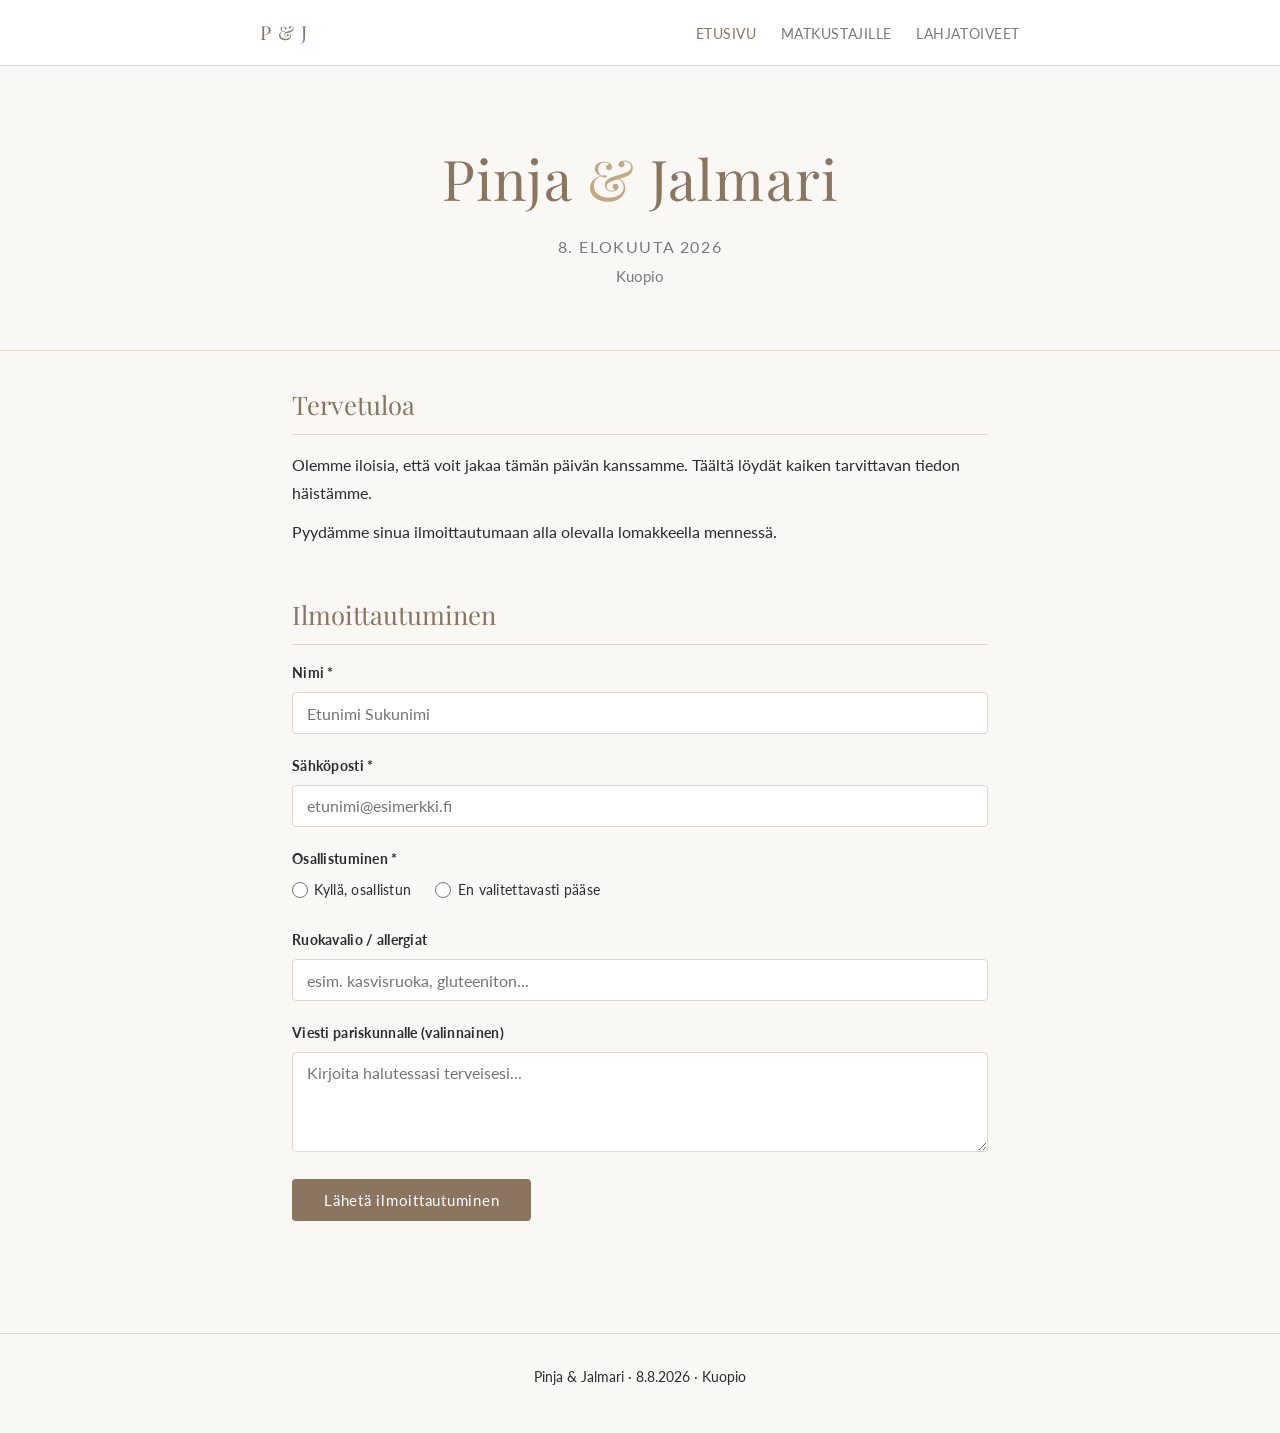
==== index.html @ 9185ec17 "Initial commit: wedding site structure" ====
<!DOCTYPE html>
<html lang="fi">
  <head>
    <meta charset="UTF-8" />
    <meta name="viewport" content="width=device-width, initial-scale=1.0" />
    <title>Pinja &amp; Jalmari — 8.8.2026</title>
    <meta name="robots" content="noindex, nofollow" />
    <link rel="preconnect" href="https://fonts.googleapis.com" />
    <link rel="preconnect" href="https://fonts.gstatic.com" crossorigin />
    <link
      href="https://fonts.googleapis.com/css2?family=Playfair+Display:ital,wght@0,400;0,600;1,400&family=Lato:wght@400;700&display=swap"
      rel="stylesheet"
    />
    <link rel="stylesheet" href="css/style.css" />
  </head>
  <body>
    <nav>
      <div class="nav-inner">
        <a href="index.html" class="nav-brand">P &amp; J</a>
        <ul class="nav-links">
          <li><a href="index.html" class="active">Etusivu</a></li>
          <li><a href="travel.html">Matkustajille</a></li>
          <li><a href="gifts.html">Lahjatoiveet</a></li>
        </ul>
      </div>
    </nav>

    <header class="hero">
      <h1 class="hero-names">
        Pinja <span class="hero-ampersand">&amp;</span> Jalmari
      </h1>
      <p class="hero-date">8. elokuuta 2026</p>
      <p class="hero-location">Kuopio</p>
    </header>

    <main>
      <!-- Welcome section -->
      <section id="welcome">
        <h2>Tervetuloa</h2>
        <p>
          Olemme iloisia, että voit jakaa tämän päivän kanssamme.
          Täältä löydät kaiken tarvittavan tiedon häistämme.
        </p>
        <p>
          Pyydämme sinua ilmoittautumaan alla olevalla lomakkeella
          <strong><!-- lisää päivämäärä --></strong> mennessä.
        </p>
      </section>

      <!-- RSVP section -->
      <section id="rsvp">
        <h2>Ilmoittautuminen</h2>

        <form id="rsvp-form" novalidate>
          <div class="form-group">
            <label for="name">Nimi *</label>
            <input
              type="text"
              id="name"
              name="name"
              required
              autocomplete="name"
              placeholder="Etunimi Sukunimi"
            />
          </div>

          <div class="form-group">
            <label for="email">Sähköposti *</label>
            <input
              type="email"
              id="email"
              name="email"
              required
              autocomplete="email"
              placeholder="etunimi@esimerkki.fi"
            />
          </div>

          <div class="form-group">
            <label>Osallistuminen *</label>
            <div class="radio-group">
              <label>
                <input type="radio" name="attendance" value="Kyllä, osallistun" required />
                Kyllä, osallistun
              </label>
              <label>
                <input type="radio" name="attendance" value="En valitettavasti pääse" />
                En valitettavasti pääse
              </label>
            </div>
          </div>

          <div class="form-group">
            <label for="dietary">Ruokavalio / allergiat</label>
            <input
              type="text"
              id="dietary"
              name="dietary"
              placeholder="esim. kasvisruoka, gluteeniton..."
            />
          </div>

          <div class="form-group">
            <label for="message">Viesti pariskunnalle (valinnainen)</label>
            <textarea
              id="message"
              name="message"
              placeholder="Kirjoita halutessasi terveisesi..."
            ></textarea>
          </div>

          <button type="submit" class="btn">Lähetä ilmoittautuminen</button>
        </form>

        <div id="form-status" class="form-status" role="alert"></div>
      </section>
    </main>

    <footer>
      <p>Pinja &amp; Jalmari &middot; 8.8.2026 &middot; Kuopio</p>
    </footer>

    <script src="js/main.js"></script>
  </body>
</html>
---- css/style.css ----
/* =========================================
   CSS Custom Properties — easy to restyle
   when the card's visual identity is set
   ========================================= */
:root {
  --color-primary: #8a7560;
  --color-accent: #c4a882;
  --color-bg: #faf8f5;
  --color-surface: #ffffff;
  --color-text: #2c2c2c;
  --color-text-muted: #7a7a7a;
  --color-border: #e0d8cf;

  --font-heading: 'Playfair Display', serif;
  --font-body: 'Lato', sans-serif;

  --max-width: 760px;
  --border-radius: 4px;
  --spacing: 2rem;
}

/* =========================================
   Reset & Base
   ========================================= */
*, *::before, *::after {
  box-sizing: border-box;
  margin: 0;
  padding: 0;
}

html {
  font-size: 16px;
  scroll-behavior: smooth;
}

body {
  background-color: var(--color-bg);
  color: var(--color-text);
  font-family: var(--font-body);
  line-height: 1.7;
}

img {
  max-width: 100%;
}

/* =========================================
   Navigation
   ========================================= */
nav {
  background-color: var(--color-surface);
  border-bottom: 1px solid var(--color-border);
  padding: 1rem var(--spacing);
}

.nav-inner {
  max-width: var(--max-width);
  margin: 0 auto;
  display: flex;
  justify-content: space-between;
  align-items: center;
  flex-wrap: wrap;
  gap: 0.75rem;
}

.nav-brand {
  font-family: var(--font-heading);
  font-size: 1.2rem;
  color: var(--color-primary);
  text-decoration: none;
  letter-spacing: 0.05em;
}

.nav-links {
  list-style: none;
  display: flex;
  gap: 1.5rem;
}

.nav-links a {
  color: var(--color-text-muted);
  text-decoration: none;
  font-size: 0.9rem;
  letter-spacing: 0.04em;
  text-transform: uppercase;
  transition: color 0.2s;
}

.nav-links a:hover,
.nav-links a.active {
  color: var(--color-primary);
}

/* =========================================
   Hero
   ========================================= */
.hero {
  text-align: center;
  padding: 4rem var(--spacing) 3rem;
  border-bottom: 1px solid var(--color-border);
}

.hero-names {
  font-family: var(--font-heading);
  font-size: clamp(2.2rem, 6vw, 3.5rem);
  color: var(--color-primary);
  font-weight: 400;
  letter-spacing: 0.02em;
  margin-bottom: 0.5rem;
}

.hero-ampersand {
  color: var(--color-accent);
}

.hero-date {
  font-size: 1rem;
  color: var(--color-text-muted);
  letter-spacing: 0.1em;
  text-transform: uppercase;
  margin-bottom: 0.25rem;
}

.hero-location {
  font-size: 0.95rem;
  color: var(--color-text-muted);
}

/* =========================================
   Main content
   ========================================= */
main {
  max-width: var(--max-width);
  margin: 0 auto;
  padding: var(--spacing);
}

section {
  margin-bottom: 3rem;
}

h2 {
  font-family: var(--font-heading);
  font-size: 1.6rem;
  font-weight: 400;
  color: var(--color-primary);
  margin-bottom: 1rem;
  padding-bottom: 0.5rem;
  border-bottom: 1px solid var(--color-border);
}

h3 {
  font-family: var(--font-heading);
  font-size: 1.15rem;
  font-weight: 400;
  color: var(--color-text);
  margin-bottom: 0.5rem;
  margin-top: 1.25rem;
}

p {
  margin-bottom: 0.75rem;
  color: var(--color-text);
}

/* =========================================
   RSVP Form
   ========================================= */
.form-group {
  margin-bottom: 1.25rem;
}

label {
  display: block;
  font-size: 0.9rem;
  font-weight: 700;
  margin-bottom: 0.4rem;
  color: var(--color-text);
  letter-spacing: 0.02em;
}

input[type="text"],
input[type="email"],
textarea,
select {
  width: 100%;
  padding: 0.65rem 0.85rem;
  border: 1px solid var(--color-border);
  border-radius: var(--border-radius);
  background: var(--color-surface);
  font-family: var(--font-body);
  font-size: 1rem;
  color: var(--color-text);
  transition: border-color 0.2s;
}

input[type="text"]:focus,
input[type="email"]:focus,
textarea:focus,
select:focus {
  outline: none;
  border-color: var(--color-accent);
}

textarea {
  resize: vertical;
  min-height: 100px;
}

.radio-group {
  display: flex;
  gap: 1.5rem;
  margin-top: 0.25rem;
}

.radio-group label {
  display: flex;
  align-items: center;
  gap: 0.4rem;
  font-weight: 400;
  cursor: pointer;
}

.radio-group input[type="radio"] {
  accent-color: var(--color-primary);
  width: 1rem;
  height: 1rem;
}

.btn {
  display: inline-block;
  padding: 0.75rem 2rem;
  background-color: var(--color-primary);
  color: #fff;
  border: none;
  border-radius: var(--border-radius);
  font-family: var(--font-body);
  font-size: 0.95rem;
  letter-spacing: 0.05em;
  cursor: pointer;
  transition: background-color 0.2s;
}

.btn:hover {
  background-color: var(--color-accent);
}

.btn:disabled {
  opacity: 0.6;
  cursor: not-allowed;
}

/* Form status messages */
.form-status {
  margin-top: 1rem;
  padding: 0.75rem 1rem;
  border-radius: var(--border-radius);
  font-size: 0.95rem;
  display: none;
}

.form-status.success {
  background-color: #edf7ed;
  color: #2e6b30;
  border: 1px solid #b5dfb6;
  display: block;
}

.form-status.error {
  background-color: #fdecea;
  color: #7d1f1f;
  border: 1px solid #f5b8b5;
  display: block;
}

/* =========================================
   Info cards (travel page)
   ========================================= */
.card {
  background: var(--color-surface);
  border: 1px solid var(--color-border);
  border-radius: var(--border-radius);
  padding: 1.25rem 1.5rem;
  margin-bottom: 1rem;
}

.card p:last-child {
  margin-bottom: 0;
}

/* =========================================
   Footer
   ========================================= */
footer {
  text-align: center;
  padding: 2rem var(--spacing);
  font-size: 0.85rem;
  color: var(--color-text-muted);
  border-top: 1px solid var(--color-border);
  margin-top: 2rem;
}

/* =========================================
   Responsive
   ========================================= */
@media (max-width: 600px) {
  .nav-inner {
    flex-direction: column;
    align-items: flex-start;
  }

  .nav-links {
    gap: 1rem;
  }

  .radio-group {
    flex-direction: column;
    gap: 0.75rem;
  }
}
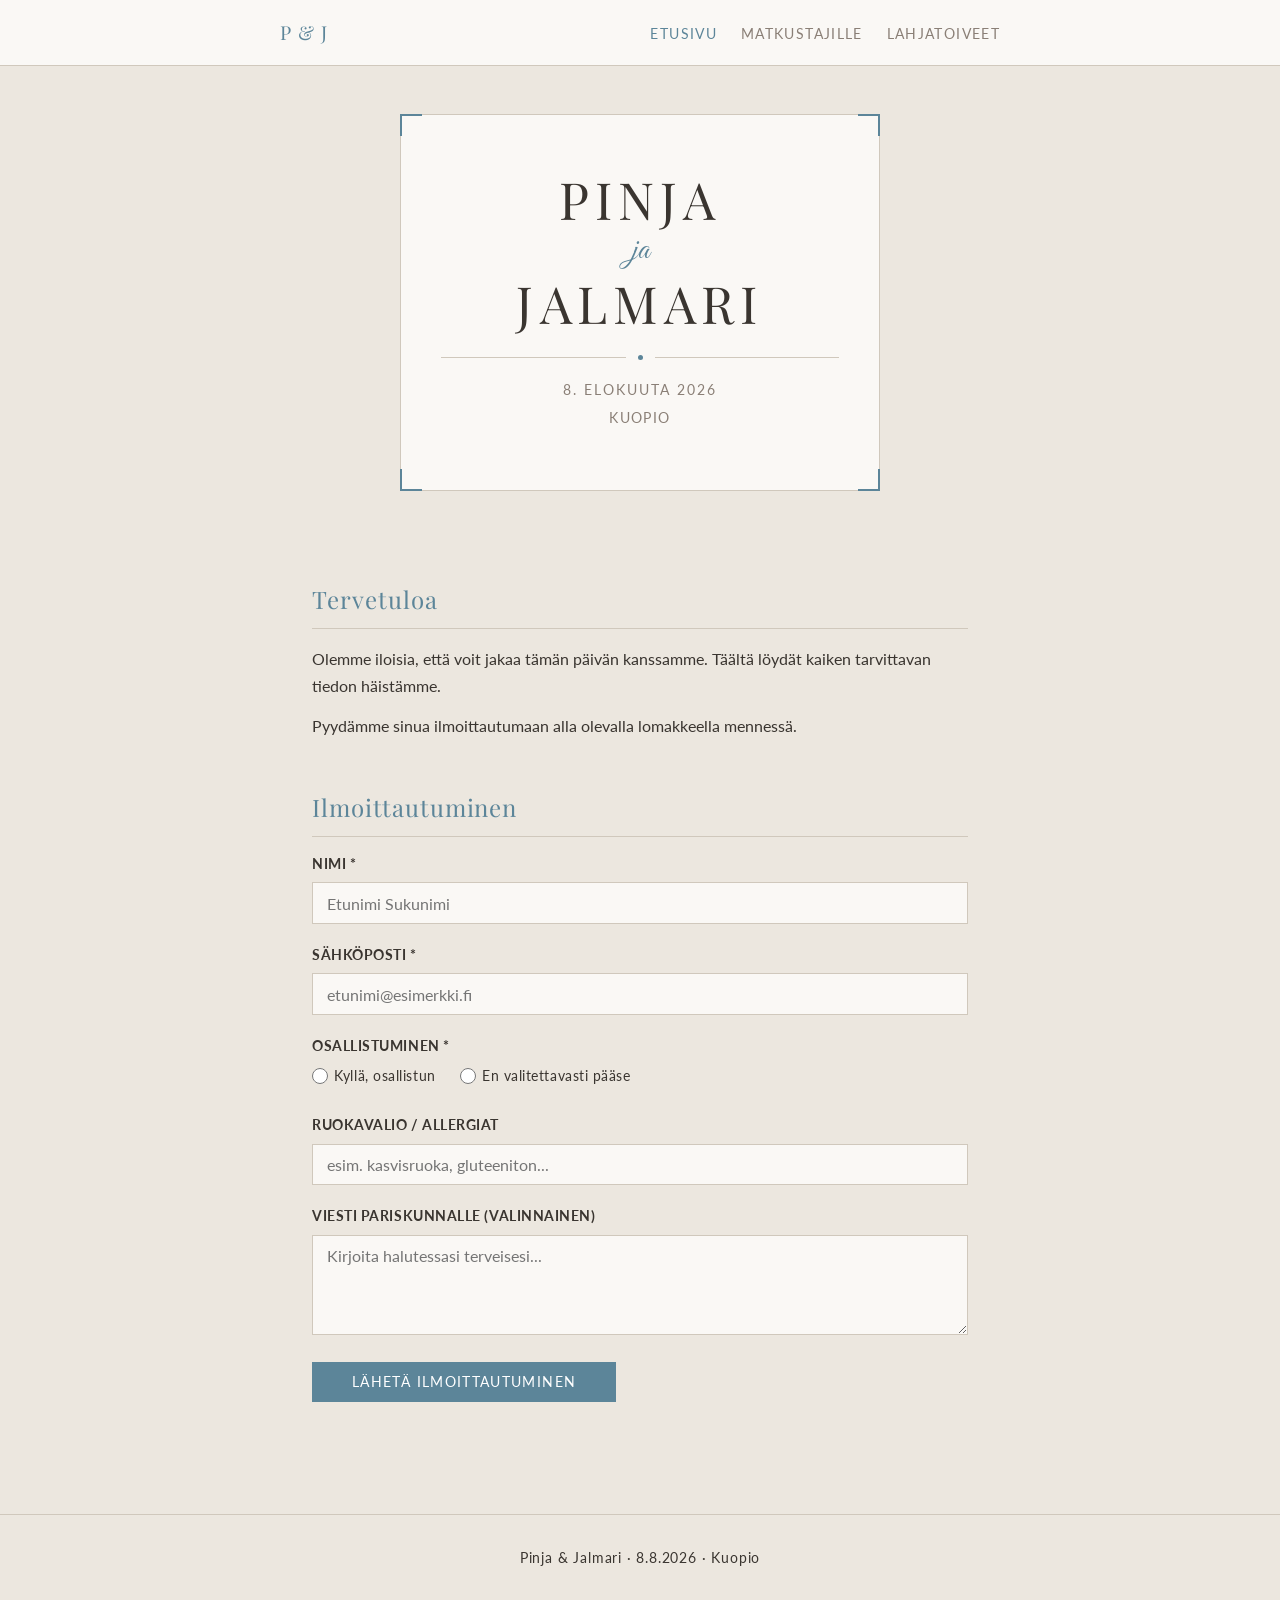
==== commit f3f32b9c: "Redesign: beige/blue palette, invitation card style hero with corner brackets" ====
--- a/index.html
+++ b/index.html
@@ -8,7 +8,7 @@
     <link rel="preconnect" href="https://fonts.googleapis.com" />
     <link rel="preconnect" href="https://fonts.gstatic.com" crossorigin />
     <link
-      href="https://fonts.googleapis.com/css2?family=Playfair+Display:ital,wght@0,400;0,600;1,400&family=Lato:wght@400;700&display=swap"
+      href="https://fonts.googleapis.com/css2?family=Playfair+Display:ital,wght@0,400;0,600;1,400&family=Lato:wght@400;700&family=Great+Vibes&display=swap"
       rel="stylesheet"
     />
     <link rel="stylesheet" href="css/style.css" />
@@ -26,11 +26,20 @@
     </nav>
 
     <header class="hero">
-      <h1 class="hero-names">
-        Pinja <span class="hero-ampersand">&amp;</span> Jalmari
-      </h1>
-      <p class="hero-date">8. elokuuta 2026</p>
-      <p class="hero-location">Kuopio</p>
+      <div class="invite-frame">
+        <span class="corner corner-tl"></span>
+        <span class="corner corner-tr"></span>
+        <span class="corner corner-bl"></span>
+        <span class="corner corner-br"></span>
+        <h1 class="hero-names">
+          <span class="hero-name">Pinja</span>
+          <span class="hero-and">ja</span>
+          <span class="hero-name">Jalmari</span>
+        </h1>
+        <div class="hero-divider"><span class="hero-divider-dot"></span></div>
+        <p class="hero-date">8. elokuuta 2026</p>
+        <p class="hero-location">Kuopio</p>
+      </div>
     </header>
 
     <main>
--- a/css/style.css
+++ b/css/style.css
@@ -1,21 +1,21 @@
 /* =========================================
-   CSS Custom Properties — easy to restyle
-   when the card's visual identity is set
+   CSS Custom Properties
    ========================================= */
 :root {
-  --color-primary: #8a7560;
-  --color-accent: #c4a882;
-  --color-bg: #faf8f5;
-  --color-surface: #ffffff;
-  --color-text: #2c2c2c;
-  --color-text-muted: #7a7a7a;
-  --color-border: #e0d8cf;
+  --color-primary: #5c8599;
+  --color-accent: #9ec0d0;
+  --color-warm: #c8b8a8;
+  --color-bg: #ece7df;
+  --color-surface: #faf8f5;
+  --color-text: #3a3530;
+  --color-text-muted: #8a7f76;
+  --color-border: #d0c8bc;
 
   --font-heading: 'Playfair Display', serif;
+  --font-script: 'Great Vibes', cursive;
   --font-body: 'Lato', sans-serif;
 
-  --max-width: 760px;
-  --border-radius: 4px;
+  --max-width: 720px;
   --spacing: 2rem;
 }
 
@@ -80,8 +80,8 @@
 .nav-links a {
   color: var(--color-text-muted);
   text-decoration: none;
-  font-size: 0.9rem;
-  letter-spacing: 0.04em;
+  font-size: 0.85rem;
+  letter-spacing: 0.1em;
   text-transform: uppercase;
   transition: color 0.2s;
 }
@@ -92,38 +92,113 @@
 }
 
 /* =========================================
-   Hero
+   Hero — invitation card style
    ========================================= */
 .hero {
+  padding: 3rem var(--spacing) 3.5rem;
   text-align: center;
-  padding: 4rem var(--spacing) 3rem;
-  border-bottom: 1px solid var(--color-border);
-}
+}
+
+.invite-frame {
+  position: relative;
+  max-width: 480px;
+  margin: 0 auto;
+  padding: 3.5rem 2.5rem 3rem;
+  background: var(--color-surface);
+  border: 1px solid var(--color-border);
+}
+
+/* Corner brackets */
+.corner {
+  position: absolute;
+  width: 22px;
+  height: 22px;
+}
+.corner-tl { top: -1px;  left: -1px;  border-top:    2px solid var(--color-primary); border-left:  2px solid var(--color-primary); }
+.corner-tr { top: -1px;  right: -1px; border-top:    2px solid var(--color-primary); border-right: 2px solid var(--color-primary); }
+.corner-bl { bottom: -1px; left: -1px;  border-bottom: 2px solid var(--color-primary); border-left:  2px solid var(--color-primary); }
+.corner-br { bottom: -1px; right: -1px; border-bottom: 2px solid var(--color-primary); border-right: 2px solid var(--color-primary); }
 
 .hero-names {
   font-family: var(--font-heading);
-  font-size: clamp(2.2rem, 6vw, 3.5rem);
+  font-weight: 400;
+  color: var(--color-text);
+  display: flex;
+  flex-direction: column;
+  align-items: center;
+  gap: 0.1rem;
+  margin-bottom: 1.5rem;
+}
+
+.hero-name {
+  font-size: clamp(2rem, 7vw, 3.2rem);
+  letter-spacing: 0.12em;
+  text-transform: uppercase;
+  line-height: 1.1;
+}
+
+.hero-and {
+  font-family: var(--font-script);
+  font-size: clamp(1.4rem, 4vw, 2rem);
   color: var(--color-primary);
   font-weight: 400;
-  letter-spacing: 0.02em;
-  margin-bottom: 0.5rem;
-}
-
-.hero-ampersand {
-  color: var(--color-accent);
+  line-height: 1.4;
+}
+
+.hero-divider {
+  display: flex;
+  align-items: center;
+  gap: 0.75rem;
+  margin-bottom: 1.2rem;
+}
+
+.hero-divider::before,
+.hero-divider::after {
+  content: '';
+  flex: 1;
+  height: 1px;
+  background: var(--color-border);
+}
+
+.hero-divider-dot {
+  width: 5px;
+  height: 5px;
+  border-radius: 50%;
+  background: var(--color-primary);
+  flex-shrink: 0;
 }
 
 .hero-date {
-  font-size: 1rem;
+  font-size: 0.85rem;
+  color: var(--color-text-muted);
+  letter-spacing: 0.15em;
+  text-transform: uppercase;
+  margin-bottom: 0.3rem;
+}
+
+.hero-location {
+  font-size: 0.85rem;
   color: var(--color-text-muted);
   letter-spacing: 0.1em;
   text-transform: uppercase;
-  margin-bottom: 0.25rem;
-}
-
-.hero-location {
-  font-size: 0.95rem;
+}
+
+/* Subpage hero (title only) */
+.hero-title {
+  font-family: var(--font-heading);
+  font-size: clamp(1.6rem, 5vw, 2.4rem);
+  font-weight: 400;
+  letter-spacing: 0.12em;
+  text-transform: uppercase;
+  color: var(--color-text);
+  margin-bottom: 0.5rem;
+}
+
+.hero-subtitle {
+  font-size: 0.85rem;
   color: var(--color-text-muted);
+  letter-spacing: 0.1em;
+  text-transform: uppercase;
 }
 
 /* =========================================
@@ -141,17 +216,18 @@
 
 h2 {
   font-family: var(--font-heading);
-  font-size: 1.6rem;
+  font-size: 1.5rem;
   font-weight: 400;
   color: var(--color-primary);
   margin-bottom: 1rem;
   padding-bottom: 0.5rem;
   border-bottom: 1px solid var(--color-border);
+  letter-spacing: 0.04em;
 }
 
 h3 {
   font-family: var(--font-heading);
-  font-size: 1.15rem;
+  font-size: 1.1rem;
   font-weight: 400;
   color: var(--color-text);
   margin-bottom: 0.5rem;
@@ -172,11 +248,12 @@
 
 label {
   display: block;
-  font-size: 0.9rem;
+  font-size: 0.85rem;
   font-weight: 700;
   margin-bottom: 0.4rem;
   color: var(--color-text);
-  letter-spacing: 0.02em;
+  letter-spacing: 0.04em;
+  text-transform: uppercase;
 }
 
 input[type="text"],
@@ -186,7 +263,7 @@
   width: 100%;
   padding: 0.65rem 0.85rem;
   border: 1px solid var(--color-border);
-  border-radius: var(--border-radius);
+  border-radius: 0;
   background: var(--color-surface);
   font-family: var(--font-body);
   font-size: 1rem;
@@ -199,7 +276,7 @@
 textarea:focus,
 select:focus {
   outline: none;
-  border-color: var(--color-accent);
+  border-color: var(--color-primary);
 }
 
 textarea {
@@ -218,6 +295,7 @@
   align-items: center;
   gap: 0.4rem;
   font-weight: 400;
+  text-transform: none;
   cursor: pointer;
 }
 
@@ -229,14 +307,14 @@
 
 .btn {
   display: inline-block;
-  padding: 0.75rem 2rem;
+  padding: 0.75rem 2.5rem;
   background-color: var(--color-primary);
   color: #fff;
   border: none;
-  border-radius: var(--border-radius);
   font-family: var(--font-body);
-  font-size: 0.95rem;
-  letter-spacing: 0.05em;
+  font-size: 0.85rem;
+  letter-spacing: 0.1em;
+  text-transform: uppercase;
   cursor: pointer;
   transition: background-color 0.2s;
 }
@@ -250,11 +328,9 @@
   cursor: not-allowed;
 }
 
-/* Form status messages */
 .form-status {
   margin-top: 1rem;
   padding: 0.75rem 1rem;
-  border-radius: var(--border-radius);
   font-size: 0.95rem;
   display: none;
 }
@@ -274,12 +350,11 @@
 }
 
 /* =========================================
-   Info cards (travel page)
+   Info cards
    ========================================= */
 .card {
   background: var(--color-surface);
   border: 1px solid var(--color-border);
-  border-radius: var(--border-radius);
   padding: 1.25rem 1.5rem;
   margin-bottom: 1rem;
 }
@@ -296,6 +371,7 @@
   padding: 2rem var(--spacing);
   font-size: 0.85rem;
   color: var(--color-text-muted);
+  letter-spacing: 0.06em;
   border-top: 1px solid var(--color-border);
   margin-top: 2rem;
 }
@@ -313,6 +389,10 @@
     gap: 1rem;
   }
 
+  .invite-frame {
+    padding: 2.5rem 1.5rem 2rem;
+  }
+
   .radio-group {
     flex-direction: column;
     gap: 0.75rem;
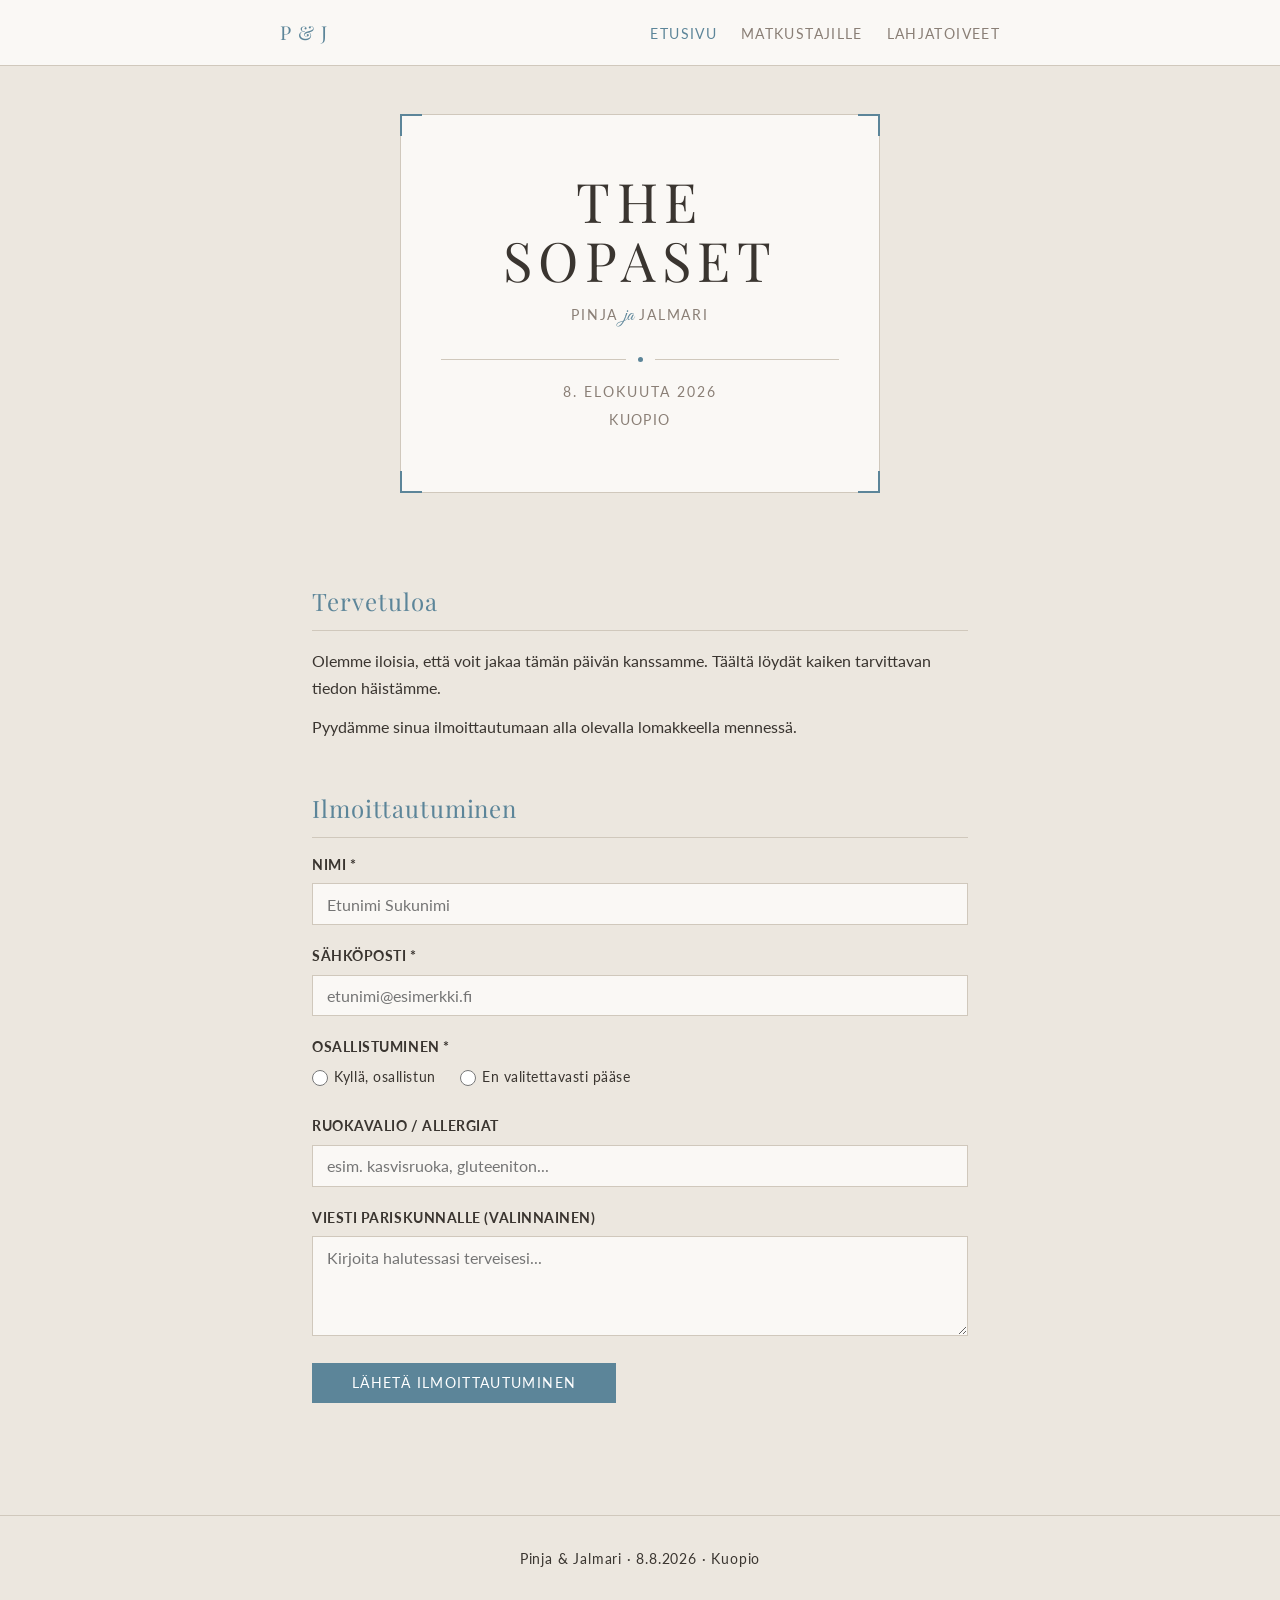
==== commit f54dbdc6: "Hero: The Sopaset as main title, Pinja ja Jalmari subtler below" ====
--- a/index.html
+++ b/index.html
@@ -31,11 +31,8 @@
         <span class="corner corner-tr"></span>
         <span class="corner corner-bl"></span>
         <span class="corner corner-br"></span>
-        <h1 class="hero-names">
-          <span class="hero-name">Pinja</span>
-          <span class="hero-and">ja</span>
-          <span class="hero-name">Jalmari</span>
-        </h1>
+        <h1 class="hero-main-title">The Sopaset</h1>
+        <p class="hero-names-sub">Pinja <span class="hero-and-sep">ja</span> Jalmari</p>
         <div class="hero-divider"><span class="hero-divider-dot"></span></div>
         <p class="hero-date">8. elokuuta 2026</p>
         <p class="hero-location">Kuopio</p>
--- a/css/style.css
+++ b/css/style.css
@@ -119,30 +119,33 @@
 .corner-bl { bottom: -1px; left: -1px;  border-bottom: 2px solid var(--color-primary); border-left:  2px solid var(--color-primary); }
 .corner-br { bottom: -1px; right: -1px; border-bottom: 2px solid var(--color-primary); border-right: 2px solid var(--color-primary); }
 
-.hero-names {
+.hero-main-title {
   font-family: var(--font-heading);
+  font-size: clamp(2.2rem, 7vw, 3.4rem);
   font-weight: 400;
-  color: var(--color-text);
-  display: flex;
-  flex-direction: column;
-  align-items: center;
-  gap: 0.1rem;
+  letter-spacing: 0.12em;
+  text-transform: uppercase;
+  color: var(--color-text);
+  line-height: 1.1;
+  margin-bottom: 0.6rem;
+}
+
+.hero-names-sub {
+  font-family: var(--font-body);
+  font-size: 0.9rem;
+  letter-spacing: 0.12em;
+  text-transform: uppercase;
+  color: var(--color-text-muted);
   margin-bottom: 1.5rem;
 }
 
-.hero-name {
-  font-size: clamp(2rem, 7vw, 3.2rem);
-  letter-spacing: 0.12em;
-  text-transform: uppercase;
-  line-height: 1.1;
-}
-
-.hero-and {
+.hero-and-sep {
   font-family: var(--font-script);
-  font-size: clamp(1.4rem, 4vw, 2rem);
+  font-size: 1.2rem;
+  letter-spacing: 0;
+  text-transform: none;
   color: var(--color-primary);
-  font-weight: 400;
-  line-height: 1.4;
+  vertical-align: middle;
 }
 
 .hero-divider {
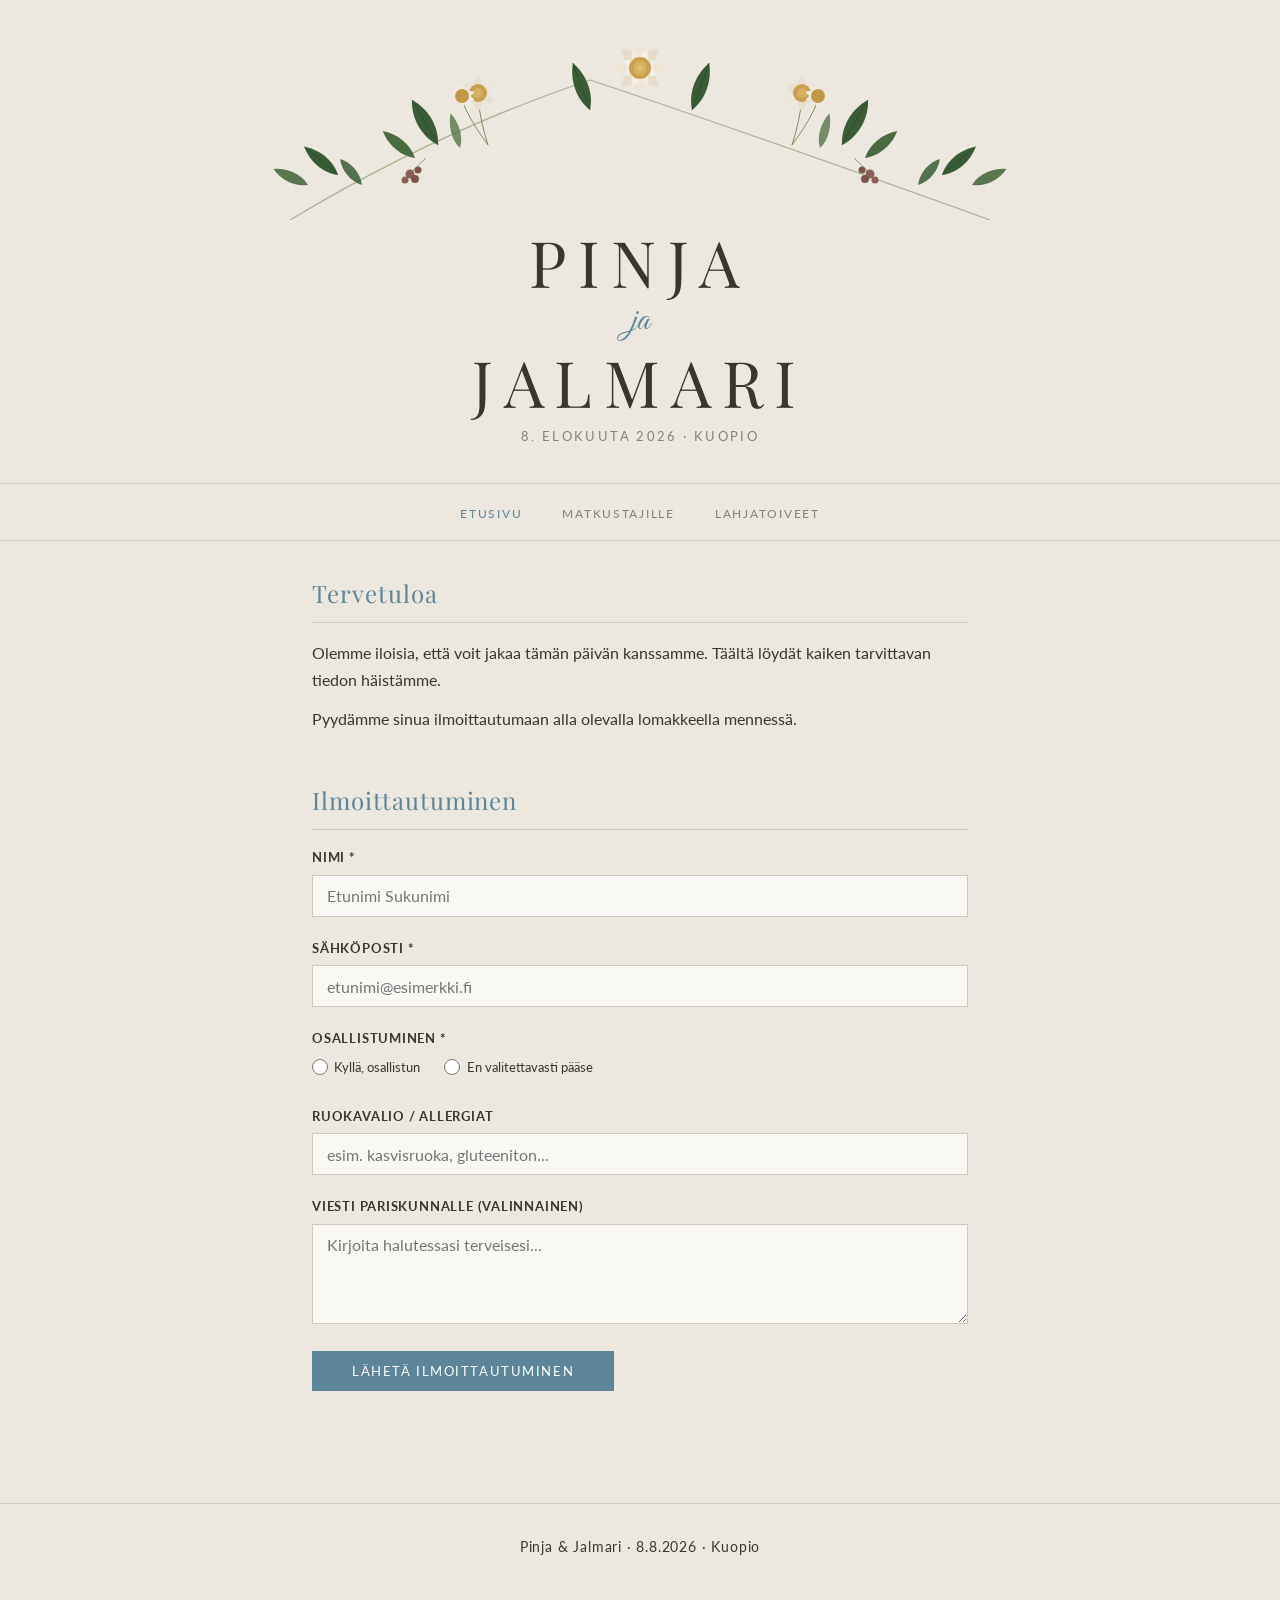
==== commit cfc25295: "Redesign: floral header, names centered, nav below hero" ====
--- a/index.html
+++ b/index.html
@@ -14,9 +14,21 @@
     <link rel="stylesheet" href="css/style.css" />
   </head>
   <body>
+
+    <header class="site-header">
+      <div class="floral-top">
+        <img src="img/floral-header.svg" alt="" aria-hidden="true" />
+      </div>
+      <div class="hero-names">
+        <span class="hero-name">Pinja</span>
+        <span class="hero-and">ja</span>
+        <span class="hero-name">Jalmari</span>
+      </div>
+      <p class="hero-date">8. elokuuta 2026 &middot; Kuopio</p>
+    </header>
+
     <nav>
       <div class="nav-inner">
-        <a href="index.html" class="nav-brand">P &amp; J</a>
         <ul class="nav-links">
           <li><a href="index.html" class="active">Etusivu</a></li>
           <li><a href="travel.html">Matkustajille</a></li>
@@ -24,20 +36,6 @@
         </ul>
       </div>
     </nav>
-
-    <header class="hero">
-      <div class="invite-frame">
-        <span class="corner corner-tl"></span>
-        <span class="corner corner-tr"></span>
-        <span class="corner corner-bl"></span>
-        <span class="corner corner-br"></span>
-        <h1 class="hero-main-title">The Sopaset</h1>
-        <p class="hero-names-sub">Pinja <span class="hero-and-sep">ja</span> Jalmari</p>
-        <div class="hero-divider"><span class="hero-divider-dot"></span></div>
-        <p class="hero-date">8. elokuuta 2026</p>
-        <p class="hero-location">Kuopio</p>
-      </div>
-    </header>
 
     <main>
       <!-- Welcome section -->
--- a/css/style.css
+++ b/css/style.css
@@ -4,7 +4,6 @@
 :root {
   --color-primary: #5c8599;
   --color-accent: #9ec0d0;
-  --color-warm: #c8b8a8;
   --color-bg: #ece7df;
   --color-surface: #faf8f5;
   --color-text: #3a3530;
@@ -45,43 +44,120 @@
 }
 
 /* =========================================
+   Site Header (floral + names)
+   ========================================= */
+.site-header {
+  text-align: center;
+  background-color: var(--color-bg);
+  padding-bottom: 1.5rem;
+}
+
+.floral-top {
+  width: 100%;
+  max-width: 900px;
+  margin: 0 auto;
+  line-height: 0;
+}
+
+.floral-top img {
+  width: 100%;
+  height: auto;
+}
+
+.hero-names {
+  display: flex;
+  flex-direction: column;
+  align-items: center;
+  gap: 0;
+  margin-bottom: 0.6rem;
+  margin-top: 0.5rem;
+}
+
+.hero-name {
+  font-family: var(--font-heading);
+  font-size: clamp(2.4rem, 8vw, 4rem);
+  font-weight: 400;
+  letter-spacing: 0.18em;
+  text-transform: uppercase;
+  color: var(--color-text);
+  line-height: 1.05;
+}
+
+.hero-and {
+  font-family: var(--font-script);
+  font-size: clamp(1.5rem, 4vw, 2.2rem);
+  color: var(--color-primary);
+  font-weight: 400;
+  line-height: 1.5;
+  letter-spacing: 0;
+}
+
+.hero-date {
+  font-size: 0.82rem;
+  color: var(--color-text-muted);
+  letter-spacing: 0.18em;
+  text-transform: uppercase;
+}
+
+/* Subpage header */
+.site-header--sub {
+  padding-top: 2rem;
+}
+
+.site-header-brand {
+  display: inline-block;
+  font-family: var(--font-heading);
+  font-size: 1rem;
+  color: var(--color-text-muted);
+  text-decoration: none;
+  letter-spacing: 0.06em;
+  margin-bottom: 1rem;
+}
+
+.site-header-brand .hero-and {
+  font-size: 1.3rem;
+  line-height: 1;
+}
+
+.subpage-title {
+  font-family: var(--font-heading);
+  font-size: clamp(1.8rem, 5vw, 2.8rem);
+  font-weight: 400;
+  letter-spacing: 0.14em;
+  text-transform: uppercase;
+  color: var(--color-text);
+  margin-bottom: 0.4rem;
+}
+
+/* =========================================
    Navigation
    ========================================= */
 nav {
-  background-color: var(--color-surface);
+  background-color: var(--color-bg);
+  border-top: 1px solid var(--color-border);
   border-bottom: 1px solid var(--color-border);
-  padding: 1rem var(--spacing);
+  padding: 0.9rem var(--spacing);
 }
 
 .nav-inner {
   max-width: var(--max-width);
   margin: 0 auto;
   display: flex;
-  justify-content: space-between;
+  justify-content: center;
   align-items: center;
-  flex-wrap: wrap;
-  gap: 0.75rem;
-}
-
-.nav-brand {
-  font-family: var(--font-heading);
-  font-size: 1.2rem;
-  color: var(--color-primary);
-  text-decoration: none;
-  letter-spacing: 0.05em;
 }
 
 .nav-links {
   list-style: none;
   display: flex;
-  gap: 1.5rem;
+  gap: 2.5rem;
 }
 
 .nav-links a {
   color: var(--color-text-muted);
   text-decoration: none;
-  font-size: 0.85rem;
-  letter-spacing: 0.1em;
+  font-size: 0.78rem;
+  letter-spacing: 0.14em;
   text-transform: uppercase;
   transition: color 0.2s;
 }
@@ -89,119 +165,6 @@
 .nav-links a:hover,
 .nav-links a.active {
   color: var(--color-primary);
-}
-
-/* =========================================
-   Hero — invitation card style
-   ========================================= */
-.hero {
-  padding: 3rem var(--spacing) 3.5rem;
-  text-align: center;
-}
-
-.invite-frame {
-  position: relative;
-  max-width: 480px;
-  margin: 0 auto;
-  padding: 3.5rem 2.5rem 3rem;
-  background: var(--color-surface);
-  border: 1px solid var(--color-border);
-}
-
-/* Corner brackets */
-.corner {
-  position: absolute;
-  width: 22px;
-  height: 22px;
-}
-.corner-tl { top: -1px;  left: -1px;  border-top:    2px solid var(--color-primary); border-left:  2px solid var(--color-primary); }
-.corner-tr { top: -1px;  right: -1px; border-top:    2px solid var(--color-primary); border-right: 2px solid var(--color-primary); }
-.corner-bl { bottom: -1px; left: -1px;  border-bottom: 2px solid var(--color-primary); border-left:  2px solid var(--color-primary); }
-.corner-br { bottom: -1px; right: -1px; border-bottom: 2px solid var(--color-primary); border-right: 2px solid var(--color-primary); }
-
-.hero-main-title {
-  font-family: var(--font-heading);
-  font-size: clamp(2.2rem, 7vw, 3.4rem);
-  font-weight: 400;
-  letter-spacing: 0.12em;
-  text-transform: uppercase;
-  color: var(--color-text);
-  line-height: 1.1;
-  margin-bottom: 0.6rem;
-}
-
-.hero-names-sub {
-  font-family: var(--font-body);
-  font-size: 0.9rem;
-  letter-spacing: 0.12em;
-  text-transform: uppercase;
-  color: var(--color-text-muted);
-  margin-bottom: 1.5rem;
-}
-
-.hero-and-sep {
-  font-family: var(--font-script);
-  font-size: 1.2rem;
-  letter-spacing: 0;
-  text-transform: none;
-  color: var(--color-primary);
-  vertical-align: middle;
-}
-
-.hero-divider {
-  display: flex;
-  align-items: center;
-  gap: 0.75rem;
-  margin-bottom: 1.2rem;
-}
-
-.hero-divider::before,
-.hero-divider::after {
-  content: '';
-  flex: 1;
-  height: 1px;
-  background: var(--color-border);
-}
-
-.hero-divider-dot {
-  width: 5px;
-  height: 5px;
-  border-radius: 50%;
-  background: var(--color-primary);
-  flex-shrink: 0;
-}
-
-.hero-date {
-  font-size: 0.85rem;
-  color: var(--color-text-muted);
-  letter-spacing: 0.15em;
-  text-transform: uppercase;
-  margin-bottom: 0.3rem;
-}
-
-.hero-location {
-  font-size: 0.85rem;
-  color: var(--color-text-muted);
-  letter-spacing: 0.1em;
-  text-transform: uppercase;
-}
-
-/* Subpage hero (title only) */
-.hero-title {
-  font-family: var(--font-heading);
-  font-size: clamp(1.6rem, 5vw, 2.4rem);
-  font-weight: 400;
-  letter-spacing: 0.12em;
-  text-transform: uppercase;
-  color: var(--color-text);
-  margin-bottom: 0.5rem;
-}
-
-.hero-subtitle {
-  font-size: 0.85rem;
-  color: var(--color-text-muted);
-  letter-spacing: 0.1em;
-  text-transform: uppercase;
 }
 
 /* =========================================
@@ -251,11 +214,11 @@
 
 label {
   display: block;
-  font-size: 0.85rem;
+  font-size: 0.82rem;
   font-weight: 700;
   margin-bottom: 0.4rem;
   color: var(--color-text);
-  letter-spacing: 0.04em;
+  letter-spacing: 0.06em;
   text-transform: uppercase;
 }
 
@@ -299,6 +262,7 @@
   gap: 0.4rem;
   font-weight: 400;
   text-transform: none;
+  letter-spacing: 0;
   cursor: pointer;
 }
 
@@ -315,8 +279,8 @@
   color: #fff;
   border: none;
   font-family: var(--font-body);
-  font-size: 0.85rem;
-  letter-spacing: 0.1em;
+  font-size: 0.82rem;
+  letter-spacing: 0.12em;
   text-transform: uppercase;
   cursor: pointer;
   transition: background-color 0.2s;
@@ -383,17 +347,8 @@
    Responsive
    ========================================= */
 @media (max-width: 600px) {
-  .nav-inner {
-    flex-direction: column;
-    align-items: flex-start;
-  }
-
   .nav-links {
-    gap: 1rem;
-  }
-
-  .invite-frame {
-    padding: 2.5rem 1.5rem 2rem;
+    gap: 1.5rem;
   }
 
   .radio-group {
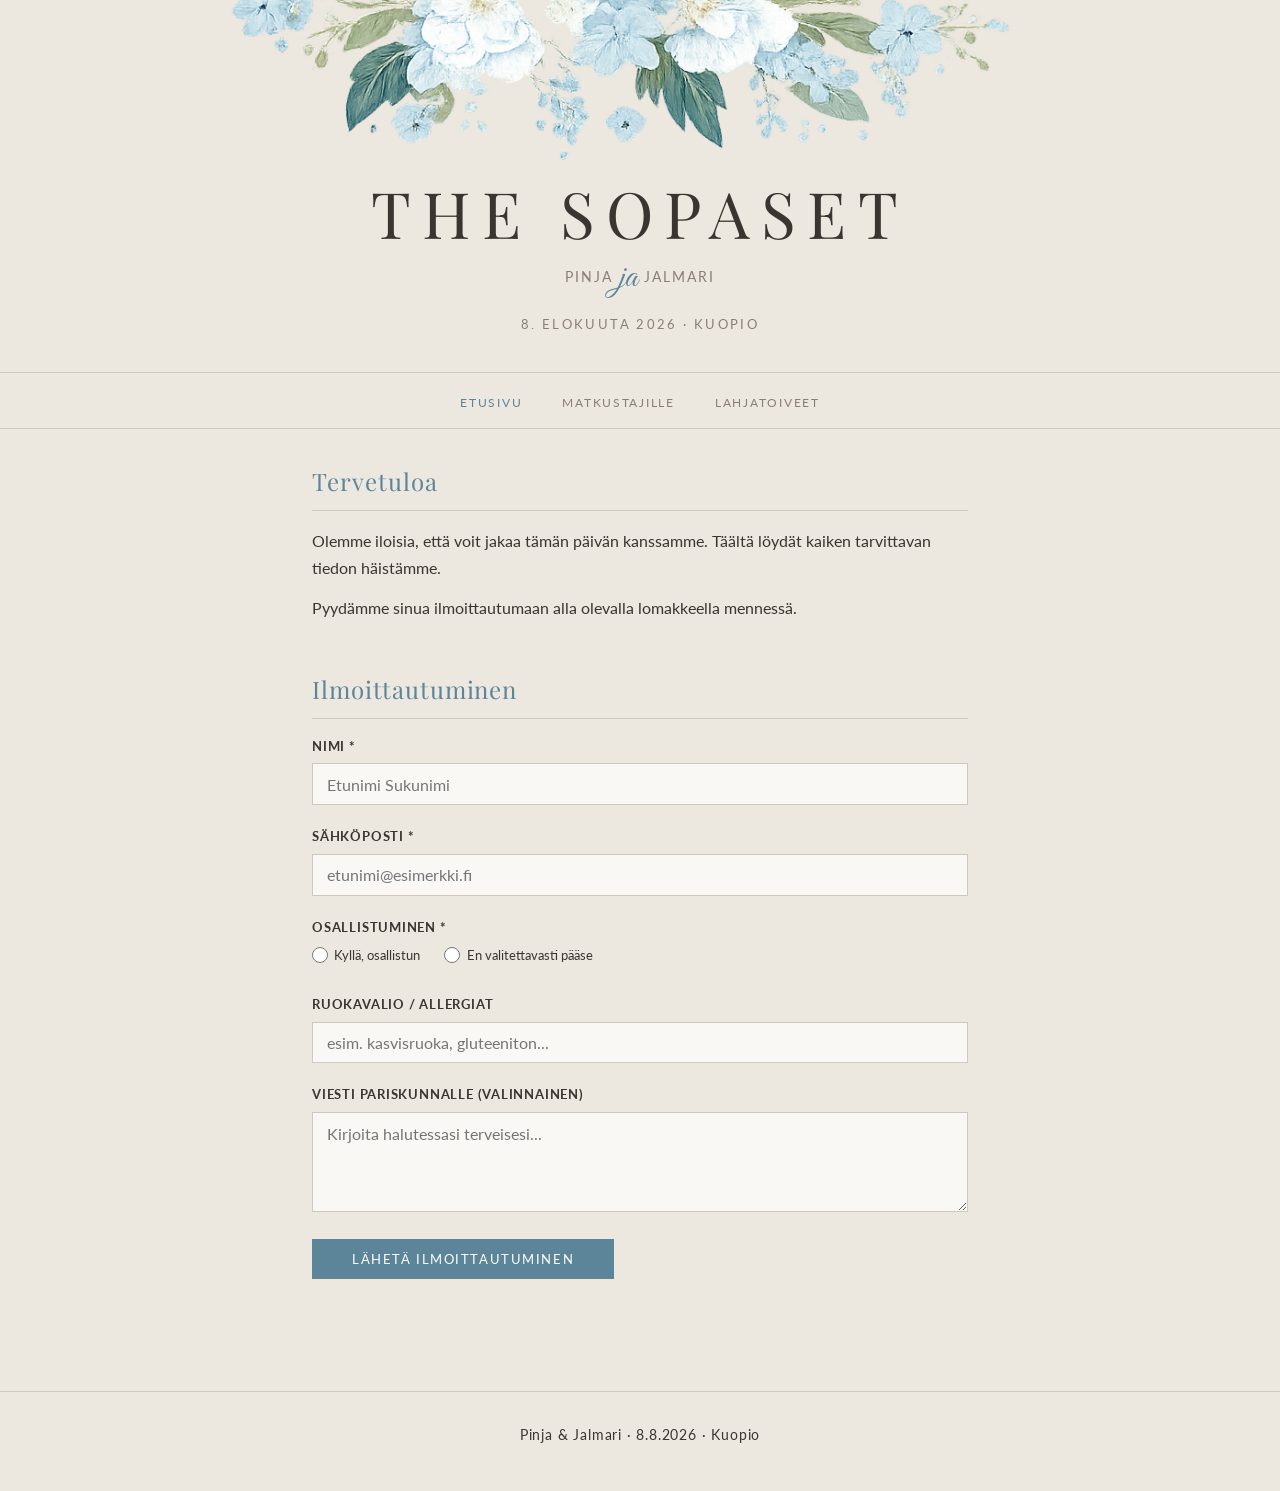
==== commit ba6954cd: "Update header: The Sopaset title, new floral image" ====
--- a/index.html
+++ b/index.html
@@ -17,13 +17,10 @@
 
     <header class="site-header">
       <div class="floral-top">
-        <img src="img/floral-header.svg" alt="" aria-hidden="true" />
+        <img src="img/flowers1.png" alt="" aria-hidden="true" />
       </div>
-      <div class="hero-names">
-        <span class="hero-name">Pinja</span>
-        <span class="hero-and">ja</span>
-        <span class="hero-name">Jalmari</span>
-      </div>
+      <h1 class="hero-main-title">The Sopaset</h1>
+      <p class="hero-names-sub">Pinja <span class="hero-and">ja</span> Jalmari</p>
       <p class="hero-date">8. elokuuta 2026 &middot; Kuopio</p>
     </header>
 
--- a/css/style.css
+++ b/css/style.css
@@ -64,23 +64,24 @@
   height: auto;
 }
 
-.hero-names {
-  display: flex;
-  flex-direction: column;
-  align-items: center;
-  gap: 0;
-  margin-bottom: 0.6rem;
+.hero-main-title {
+  font-family: var(--font-heading);
+  font-size: clamp(2.4rem, 8vw, 4rem);
+  font-weight: 400;
+  letter-spacing: 0.18em;
+  text-transform: uppercase;
+  color: var(--color-text);
+  line-height: 1.05;
   margin-top: 0.5rem;
-}
-
-.hero-name {
-  font-family: var(--font-heading);
-  font-size: clamp(2.4rem, 8vw, 4rem);
-  font-weight: 400;
-  letter-spacing: 0.18em;
-  text-transform: uppercase;
-  color: var(--color-text);
-  line-height: 1.05;
+  margin-bottom: 0.4rem;
+}
+
+.hero-names-sub {
+  font-size: 0.9rem;
+  letter-spacing: 0.14em;
+  text-transform: uppercase;
+  color: var(--color-text-muted);
+  margin-bottom: 0.5rem;
 }
 
 .hero-and {
@@ -90,6 +91,8 @@
   font-weight: 400;
   line-height: 1.5;
   letter-spacing: 0;
+  text-transform: none;
+  vertical-align: middle;
 }
 
 .hero-date {
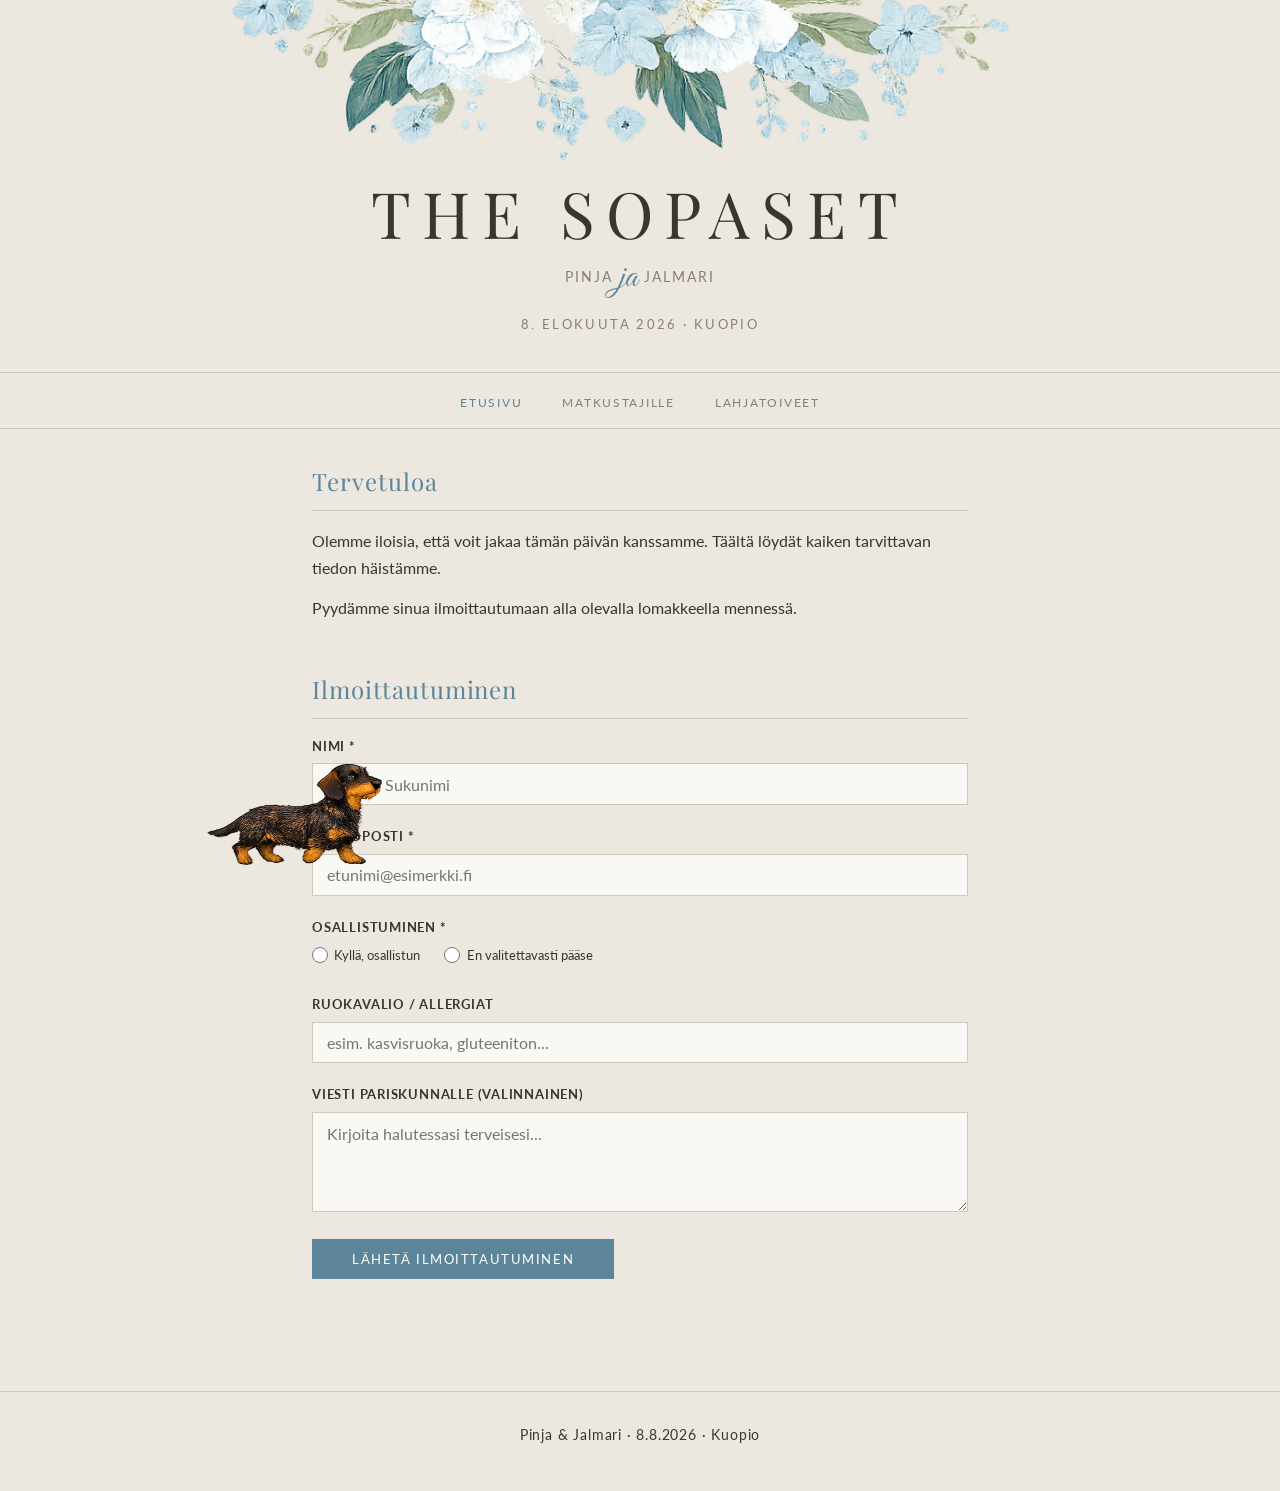
==== commit 2d7033c8: "Add Iivari the dachshund (toggleable via IIVARI_ENABLED in js/dog.js)" ====
--- a/index.html
+++ b/index.html
@@ -122,5 +122,7 @@
     </footer>
 
     <script src="js/main.js"></script>
+    <div id="iivari"></div>
+    <script src="js/dog.js"></script>
   </body>
 </html>
--- a/css/style.css
+++ b/css/style.css
@@ -334,6 +334,49 @@
 }
 
 /* =========================================
+   Iivari
+   ========================================= */
+#iivari {
+  position: fixed;
+  bottom: 20px;
+  left: -260px;
+  width: 237px;
+  height: 130px;
+  background-image: url('../img/iivari-spritesheet-clean.png');
+  background-size: 1185px 390px;
+  background-position: 0 0;
+  background-repeat: no-repeat;
+  pointer-events: none;
+  z-index: 999;
+}
+
+#iivari.iivari-walking {
+  animation: iivari-walk 0.5s steps(5) infinite;
+  pointer-events: none;
+}
+#iivari.iivari-sitting {
+  background-position: 0 -130px;
+  animation: iivari-bob 2.8s ease-in-out infinite;
+  pointer-events: auto;
+  cursor: pointer;
+}
+#iivari.iivari-flip {
+  transform: scaleX(-1);
+}
+#iivari.iivari-sitting.iivari-flip {
+  transform: scaleX(-1);
+}
+
+@keyframes iivari-walk {
+  from { background-position-x: 0; }
+  to   { background-position-x: -1185px; }
+}
+@keyframes iivari-bob {
+  0%,100% { transform: translateY(0); }
+  50%     { transform: translateY(-4px); }
+}
+
+/* =========================================
    Footer
    ========================================= */
 footer {
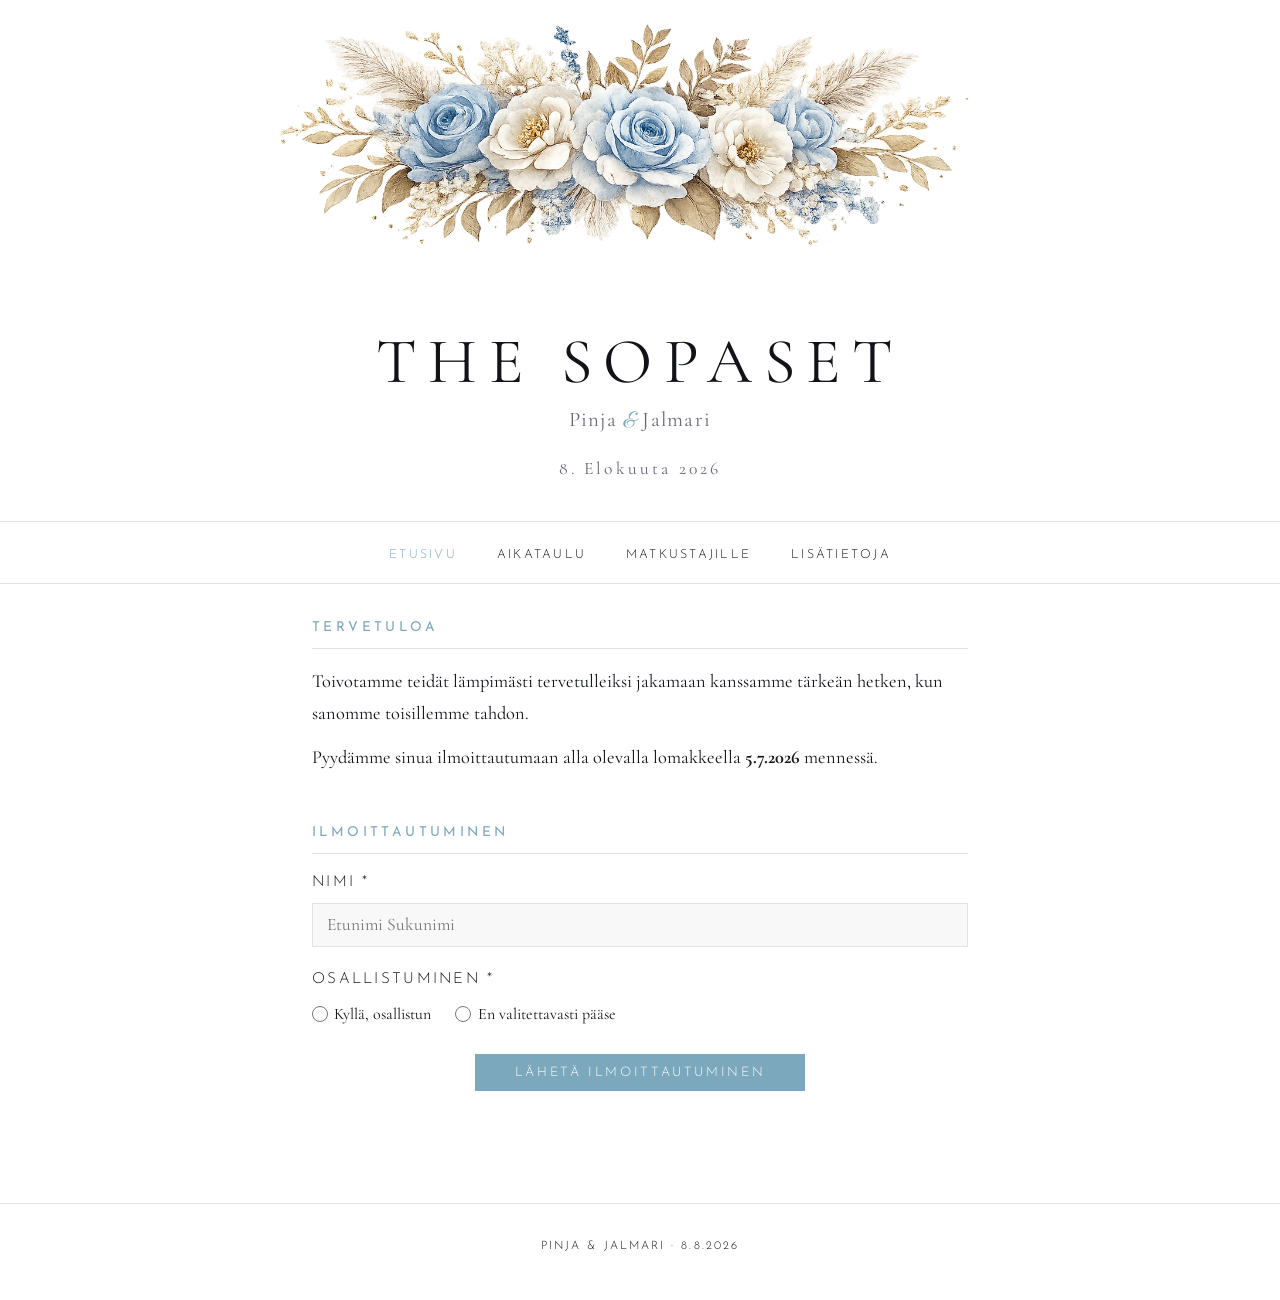
==== commit 685edb67: "Hääsivusto: Pinja & Jalmari 8.8.2026 Yksityinen suomalainen hääsivusto. Plain HTML/CSS/JS, GitHub Pa" ====
--- a/index.html
+++ b/index.html
@@ -3,12 +3,18 @@
   <head>
     <meta charset="UTF-8" />
     <meta name="viewport" content="width=device-width, initial-scale=1.0" />
-    <title>Pinja &amp; Jalmari — 8.8.2026</title>
+    <title>The Sopaset</title>
     <meta name="robots" content="noindex, nofollow" />
+    <meta property="og:type" content="website" />
+    <meta property="og:title" content="The Sopaset – Pinja &amp; Jalmari" />
+    <meta property="og:description" content="Pinja &amp; Jalmari, 8.8.2026, Kuopio. Tervetuloa juhlimaan kanssamme!" />
+    <meta property="og:image" content="https://wedding.sopaset.fi/img/flowers2.png" />
+    <meta property="og:url" content="https://wedding.sopaset.fi/" />
+  <link rel="icon" type="image/svg+xml" href="img/favicon.svg?v=2" />
     <link rel="preconnect" href="https://fonts.googleapis.com" />
     <link rel="preconnect" href="https://fonts.gstatic.com" crossorigin />
     <link
-      href="https://fonts.googleapis.com/css2?family=Playfair+Display:ital,wght@0,400;0,600;1,400&family=Lato:wght@400;700&family=Great+Vibes&display=swap"
+      href="https://fonts.googleapis.com/css2?family=Cormorant+Garamond:ital,wght@0,300;0,400;0,500;0,600;1,300;1,400&family=Great+Vibes&family=Josefin+Sans:wght@100;300;400&display=swap"
       rel="stylesheet"
     />
     <link rel="stylesheet" href="css/style.css" />
@@ -17,19 +23,20 @@
 
     <header class="site-header">
       <div class="floral-top">
-        <img src="img/flowers1.png" alt="" aria-hidden="true" />
+        <img src="img/flowers2.png" alt="" aria-hidden="true" />
       </div>
       <h1 class="hero-main-title">The Sopaset</h1>
-      <p class="hero-names-sub">Pinja <span class="hero-and">ja</span> Jalmari</p>
-      <p class="hero-date">8. elokuuta 2026 &middot; Kuopio</p>
+      <p class="site-header-brand">Pinja <span class="hero-and">&amp;</span> Jalmari</p>
+      <p class="hero-date">8. elokuuta 2026</p>
     </header>
 
     <nav>
       <div class="nav-inner">
         <ul class="nav-links">
           <li><a href="index.html" class="active">Etusivu</a></li>
+          <li><a href="schedule.html">Aikataulu</a></li>
           <li><a href="travel.html">Matkustajille</a></li>
-          <li><a href="gifts.html">Lahjatoiveet</a></li>
+          <li><a href="info.html">Lisätietoja</a></li>
         </ul>
       </div>
     </nav>
@@ -39,13 +46,14 @@
       <section id="welcome">
         <h2>Tervetuloa</h2>
         <p>
-          Olemme iloisia, että voit jakaa tämän päivän kanssamme.
-          Täältä löydät kaiken tarvittavan tiedon häistämme.
+          Toivotamme teidät lämpimästi tervetulleiksi jakamaan kanssamme
+          tärkeän hetken, kun sanomme toisillemme tahdon.
         </p>
         <p>
           Pyydämme sinua ilmoittautumaan alla olevalla lomakkeella
-          <strong><!-- lisää päivämäärä --></strong> mennessä.
+          <strong>5.7.2026</strong> mennessä.
         </p>
+
       </section>
 
       <!-- RSVP section -->
@@ -66,18 +74,6 @@
           </div>
 
           <div class="form-group">
-            <label for="email">Sähköposti *</label>
-            <input
-              type="email"
-              id="email"
-              name="email"
-              required
-              autocomplete="email"
-              placeholder="etunimi@esimerkki.fi"
-            />
-          </div>
-
-          <div class="form-group">
             <label>Osallistuminen *</label>
             <div class="radio-group">
               <label>
@@ -91,23 +87,52 @@
             </div>
           </div>
 
-          <div class="form-group">
-            <label for="dietary">Ruokavalio / allergiat</label>
-            <input
-              type="text"
-              id="dietary"
-              name="dietary"
-              placeholder="esim. kasvisruoka, gluteeniton..."
-            />
-          </div>
+          <div id="attendance-details" hidden>
+            <div class="form-group">
+              <label for="dietary">Ruokavalio / allergiat</label>
+              <input
+                type="text"
+                id="dietary"
+                name="dietary"
+                placeholder="esim. kasvisruoka, gluteeniton..."
+              />
+            </div>
 
-          <div class="form-group">
-            <label for="message">Viesti pariskunnalle (valinnainen)</label>
-            <textarea
-              id="message"
-              name="message"
-              placeholder="Kirjoita halutessasi terveisesi..."
-            ></textarea>
+            <div class="form-group">
+              <label>Seurue</label>
+              <div class="radio-group">
+                <label>
+                  <input type="radio" name="party" value="yksin" checked />
+                  Tulen yksin
+                </label>
+                <label>
+                  <input type="radio" name="party" value="seurue" />
+                  Tulen seurassa
+                </label>
+              </div>
+            </div>
+
+            <p id="party-hint" class="form-hint" hidden>ⓘ Jos kutsusi sisältää seuralaisia, lisää heidät tähän.</p>
+
+            <div class="form-group" id="party-details-group" hidden>
+              <label for="party-details">Seurueen jäsenet ja ruokavaliot</label>
+              <textarea
+                id="party-details"
+                name="party_details"
+                rows="4"
+                placeholder="Etunimi Sukunimi - Erityisruokavalio/Allergia"
+              ></textarea>
+            </div>
+
+            <div class="form-group">
+              <label for="song">Toivebiisi</label>
+              <input
+                type="text"
+                id="song"
+                name="song"
+                placeholder="Esittäjä – Kappale"
+              />
+            </div>
           </div>
 
           <button type="submit" class="btn">Lähetä ilmoittautuminen</button>
@@ -118,11 +143,9 @@
     </main>
 
     <footer>
-      <p>Pinja &amp; Jalmari &middot; 8.8.2026 &middot; Kuopio</p>
+      <p>Pinja &amp; Jalmari &middot; 8.8.2026</p>
     </footer>
 
     <script src="js/main.js"></script>
-    <div id="iivari"></div>
-    <script src="js/dog.js"></script>
   </body>
 </html>
--- a/css/style.css
+++ b/css/style.css
@@ -2,17 +2,18 @@
    CSS Custom Properties
    ========================================= */
 :root {
-  --color-primary: #5c8599;
-  --color-accent: #9ec0d0;
-  --color-bg: #ece7df;
-  --color-surface: #faf8f5;
-  --color-text: #3a3530;
-  --color-text-muted: #8a7f76;
-  --color-border: #d0c8bc;
-
-  --font-heading: 'Playfair Display', serif;
+  --color-primary: #7ba8bc;
+  --color-accent: #a8c8d8;
+  --color-bg: #ffffff;
+  --color-surface: #f8f8f8;
+  --color-text: #111318;
+  --color-text-muted: #666878;
+  --color-border: #e0e2e8;
+
+  --font-heading: 'Cormorant Garamond', serif;
   --font-script: 'Great Vibes', cursive;
-  --font-body: 'Lato', sans-serif;
+  --font-body: 'Cormorant Garamond', serif;
+  --font-ui: 'Josefin Sans', sans-serif;
 
   --max-width: 720px;
   --spacing: 2rem;
@@ -36,7 +37,18 @@
   background-color: var(--color-bg);
   color: var(--color-text);
   font-family: var(--font-body);
-  line-height: 1.7;
+  font-size: 1.15rem;
+  font-weight: 400;
+  line-height: 1.75;
+}
+
+a {
+  color: var(--color-primary);
+  text-decoration: underline;
+}
+
+a:hover {
+  color: var(--color-text);
 }
 
 img {
@@ -57,11 +69,17 @@
   max-width: 900px;
   margin: 0 auto;
   line-height: 0;
+  height: 320px;
+  overflow: hidden;
 }
 
 .floral-top img {
   width: 100%;
-  height: auto;
+  height: 100%;
+  object-fit: cover;
+  object-position: center center;
+  mix-blend-mode: multiply;
+  display: block;
 }
 
 .hero-main-title {
@@ -96,10 +114,10 @@
 }
 
 .hero-date {
-  font-size: 0.82rem;
+  font-size: 1.1rem;
   color: var(--color-text-muted);
   letter-spacing: 0.18em;
-  text-transform: uppercase;
+  text-transform: capitalize;
 }
 
 /* Subpage header */
@@ -110,7 +128,7 @@
 .site-header-brand {
   display: inline-block;
   font-family: var(--font-heading);
-  font-size: 1rem;
+  font-size: 1.3rem;
   color: var(--color-text-muted);
   text-decoration: none;
   letter-spacing: 0.06em;
@@ -157,10 +175,12 @@
 }
 
 .nav-links a {
-  color: var(--color-text-muted);
+  font-family: var(--font-ui);
+  font-weight: 300;
+  color: var(--color-text);
   text-decoration: none;
   font-size: 0.78rem;
-  letter-spacing: 0.14em;
+  letter-spacing: 0.18em;
   text-transform: uppercase;
   transition: color 0.2s;
 }
@@ -184,14 +204,15 @@
 }
 
 h2 {
-  font-family: var(--font-heading);
-  font-size: 1.5rem;
+  font-family: var(--font-ui);
+  font-size: 0.85rem;
   font-weight: 400;
   color: var(--color-primary);
   margin-bottom: 1rem;
   padding-bottom: 0.5rem;
   border-bottom: 1px solid var(--color-border);
-  letter-spacing: 0.04em;
+  letter-spacing: 0.25em;
+  text-transform: uppercase;
 }
 
 h3 {
@@ -217,11 +238,12 @@
 
 label {
   display: block;
-  font-size: 0.82rem;
-  font-weight: 700;
+  font-family: var(--font-ui);
+  font-size: 0.95rem;
+  font-weight: 300;
   margin-bottom: 0.4rem;
   color: var(--color-text);
-  letter-spacing: 0.06em;
+  letter-spacing: 0.15em;
   text-transform: uppercase;
 }
 
@@ -235,7 +257,7 @@
   border-radius: 0;
   background: var(--color-surface);
   font-family: var(--font-body);
-  font-size: 1rem;
+  font-size: 1.1rem;
   color: var(--color-text);
   transition: border-color 0.2s;
 }
@@ -263,6 +285,8 @@
   display: flex;
   align-items: center;
   gap: 0.4rem;
+  font-family: var(--font-body);
+  font-size: 1rem;
   font-weight: 400;
   text-transform: none;
   letter-spacing: 0;
@@ -276,14 +300,16 @@
 }
 
 .btn {
-  display: inline-block;
+  display: block;
+  margin: 0 auto;
   padding: 0.75rem 2.5rem;
   background-color: var(--color-primary);
   color: #fff;
   border: none;
-  font-family: var(--font-body);
+  font-family: var(--font-ui);
+  font-weight: 300;
   font-size: 0.82rem;
-  letter-spacing: 0.12em;
+  letter-spacing: 0.2em;
   text-transform: uppercase;
   cursor: pointer;
   transition: background-color 0.2s;
@@ -296,6 +322,12 @@
 .btn:disabled {
   opacity: 0.6;
   cursor: not-allowed;
+}
+
+.form-hint {
+  font-size: 0.92rem;
+  color: #9496a1;
+  margin-bottom: 1rem;
 }
 
 .form-status {
@@ -333,17 +365,41 @@
   margin-bottom: 0;
 }
 
+.iban-option-b {
+  border-left: 2px solid var(--color-primary);
+  padding-left: 1rem;
+  margin-bottom: 1.5rem;
+}
+
+.iban-label {
+  font-family: var(--font-ui);
+  font-size: 0.75rem;
+  font-weight: 300;
+  letter-spacing: 0.15em;
+  text-transform: uppercase;
+  color: var(--color-text-muted);
+  margin-bottom: 0.25rem;
+}
+
+.iban-number {
+  font-family: var(--font-ui);
+  font-size: 1rem;
+  font-weight: 300;
+  letter-spacing: 0.08em;
+  margin-bottom: 0;
+}
+
 /* =========================================
    Iivari
    ========================================= */
 #iivari {
   position: fixed;
   bottom: 20px;
-  left: -260px;
-  width: 237px;
-  height: 130px;
+  left: -270px;
+  width: 300px;
+  height: 175px;
   background-image: url('../img/iivari-spritesheet-clean.png');
-  background-size: 1185px 390px;
+  background-size: 1500px 175px;
   background-position: 0 0;
   background-repeat: no-repeat;
   pointer-events: none;
@@ -355,7 +411,9 @@
   pointer-events: none;
 }
 #iivari.iivari-sitting {
-  background-position: 0 -130px;
+  background-image: url('../img/iivari-sitting-clean.png');
+  background-size: 1500px 175px;
+  background-position: 0 0;
   animation: iivari-bob 2.8s ease-in-out infinite;
   pointer-events: auto;
   cursor: pointer;
@@ -364,17 +422,42 @@
   transform: scaleX(-1);
 }
 #iivari.iivari-sitting.iivari-flip {
-  transform: scaleX(-1);
+  animation: iivari-bob-flip 2.8s ease-in-out infinite;
+}
+#iivari.iivari-sitting.iivari-wagging {
+  animation: iivari-bob 2.8s ease-in-out infinite,
+             iivari-wag-cycle 0.55s steps(5) 1 forwards;
+}
+#iivari.iivari-sitting.iivari-flip.iivari-wagging {
+  animation: iivari-bob-flip 2.8s ease-in-out infinite,
+             iivari-wag-cycle 0.55s steps(5) 1 forwards;
+}
+
+section:target {
+  animation: section-highlight 2.5s ease-out;
+}
+
+@keyframes section-highlight {
+  0%   { background-color: rgba(123, 168, 188, 0.15); }
+  100% { background-color: transparent; }
 }
 
 @keyframes iivari-walk {
   from { background-position-x: 0; }
-  to   { background-position-x: -1185px; }
+  to   { background-position-x: -1500px; }
 }
 @keyframes iivari-bob {
   0%,100% { transform: translateY(0); }
   50%     { transform: translateY(-4px); }
 }
+@keyframes iivari-bob-flip {
+  0%,100% { transform: scaleX(-1) translateY(0); }
+  50%     { transform: scaleX(-1) translateY(-4px); }
+}
+@keyframes iivari-wag-cycle {
+  from { background-position-x: 0; }
+  to   { background-position-x: -1500px; }
+}
 
 /* =========================================
    Footer
@@ -382,11 +465,150 @@
 footer {
   text-align: center;
   padding: 2rem var(--spacing);
-  font-size: 0.85rem;
+  font-family: var(--font-ui);
+  font-weight: 300;
+  font-size: 0.72rem;
   color: var(--color-text-muted);
-  letter-spacing: 0.06em;
+  letter-spacing: 0.18em;
+  text-transform: uppercase;
   border-top: 1px solid var(--color-border);
   margin-top: 2rem;
+}
+
+/* =========================================
+   Timeline
+   ========================================= */
+.timeline-event a {
+  color: inherit;
+  text-decoration: none;
+}
+
+.schedule-note {
+  color: var(--color-text-muted);
+  margin-bottom: 1.5rem;
+}
+
+.timeline {
+  position: relative;
+  margin: 2.5rem auto;
+  padding-top: 3rem;
+  max-width: 520px;
+}
+
+.timeline::before {
+  content: '';
+  position: absolute;
+  left: 50%;
+  top: 0;
+  bottom: 0;
+  width: 1px;
+  background: #b0b3be;
+  transform: translateX(-50%);
+}
+
+.timeline-item {
+  display: grid;
+  grid-template-columns: 1fr 1.5rem 1fr;
+  align-items: center;
+  margin-bottom: 3rem;
+  position: relative;
+}
+
+/* Odd items: text left, icon right */
+.timeline-item:nth-child(odd) .timeline-text {
+  grid-column: 1;
+  grid-row: 1;
+  text-align: right;
+  padding-right: 0.75rem;
+}
+
+.timeline-item:nth-child(odd) .timeline-dot {
+  grid-column: 2;
+  grid-row: 1;
+}
+
+.timeline-item:nth-child(odd) .timeline-icon {
+  grid-column: 3;
+  grid-row: 1;
+  padding-left: 0.75rem;
+  text-align: left;
+}
+
+/* Even items: icon left, text right */
+.timeline-item:nth-child(even) .timeline-text {
+  grid-column: 3;
+  grid-row: 1;
+  text-align: left;
+  padding-left: 0.75rem;
+}
+
+.timeline-item:nth-child(even) .timeline-dot {
+  grid-column: 2;
+  grid-row: 1;
+}
+
+.timeline-item:nth-child(even) .timeline-icon {
+  grid-column: 1;
+  grid-row: 1;
+  padding-right: 0.75rem;
+  text-align: right;
+}
+
+.timeline-text {
+  line-height: 1.3;
+}
+
+.timeline-event {
+  display: block;
+  font-family: var(--font-heading);
+  font-size: 1.1rem;
+  font-weight: 400;
+  color: var(--color-text);
+  letter-spacing: 0.02em;
+}
+
+.timeline-time {
+  display: block;
+  font-family: var(--font-ui);
+  font-size: 0.78rem;
+  font-weight: 300;
+  color: var(--color-primary);
+  letter-spacing: 0.12em;
+  margin-top: 0.2rem;
+}
+
+.timeline-dot {
+  display: flex;
+  justify-content: center;
+  align-items: center;
+}
+
+.timeline-icon img {
+  width: 2.2rem;
+  height: 2.2rem;
+  object-fit: contain;
+  opacity: 0.75;
+}
+
+/* =========================================
+   Map embed
+   ========================================= */
+.map-embed {
+  margin-top: 1rem;
+  border-radius: 4px;
+  overflow: hidden;
+  border: 1px solid var(--color-border);
+  height: 360px;
+  display: flex;
+  align-items: center;
+  justify-content: center;
+}
+
+.map-fallback {
+  color: var(--color-text-muted);
+  font-size: 0.9rem;
+  text-align: center;
+  padding: 1rem;
 }
 
 /* =========================================
@@ -402,3 +624,73 @@
     gap: 0.75rem;
   }
 }
+
+@media (max-width: 480px) {
+  /* Hero */
+  .floral-top {
+    height: 200px;
+  }
+
+  .hero-main-title {
+    letter-spacing: 0.1em;
+  }
+
+  .hero-names-sub {
+    letter-spacing: 0.08em;
+  }
+
+  .hero-date {
+    letter-spacing: 0.1em;
+  }
+
+  /* Navigation */
+  .nav-links {
+    gap: 0.9rem;
+  }
+
+  .nav-links a {
+    font-size: 0.68rem;
+    letter-spacing: 0.08em;
+  }
+
+  /* Typography */
+  h2 {
+    letter-spacing: 0.15em;
+  }
+
+  /* Main padding */
+  main {
+    padding: 1rem;
+  }
+
+  /* Timeline */
+  .timeline-item:nth-child(odd) .timeline-text {
+    padding-right: 0.75rem;
+  }
+
+  .timeline-item:nth-child(odd) .timeline-icon {
+    padding-left: 0.75rem;
+  }
+
+  .timeline-item:nth-child(even) .timeline-text {
+    padding-left: 0.75rem;
+  }
+
+  .timeline-item:nth-child(even) .timeline-icon {
+    padding-right: 0.75rem;
+  }
+
+  .timeline-icon img {
+    width: 1.6rem;
+    height: 1.6rem;
+  }
+
+  .timeline-item {
+    margin-bottom: 2rem;
+  }
+
+  /* Map */
+  .map-embed {
+    height: 280px;
+  }
+}
